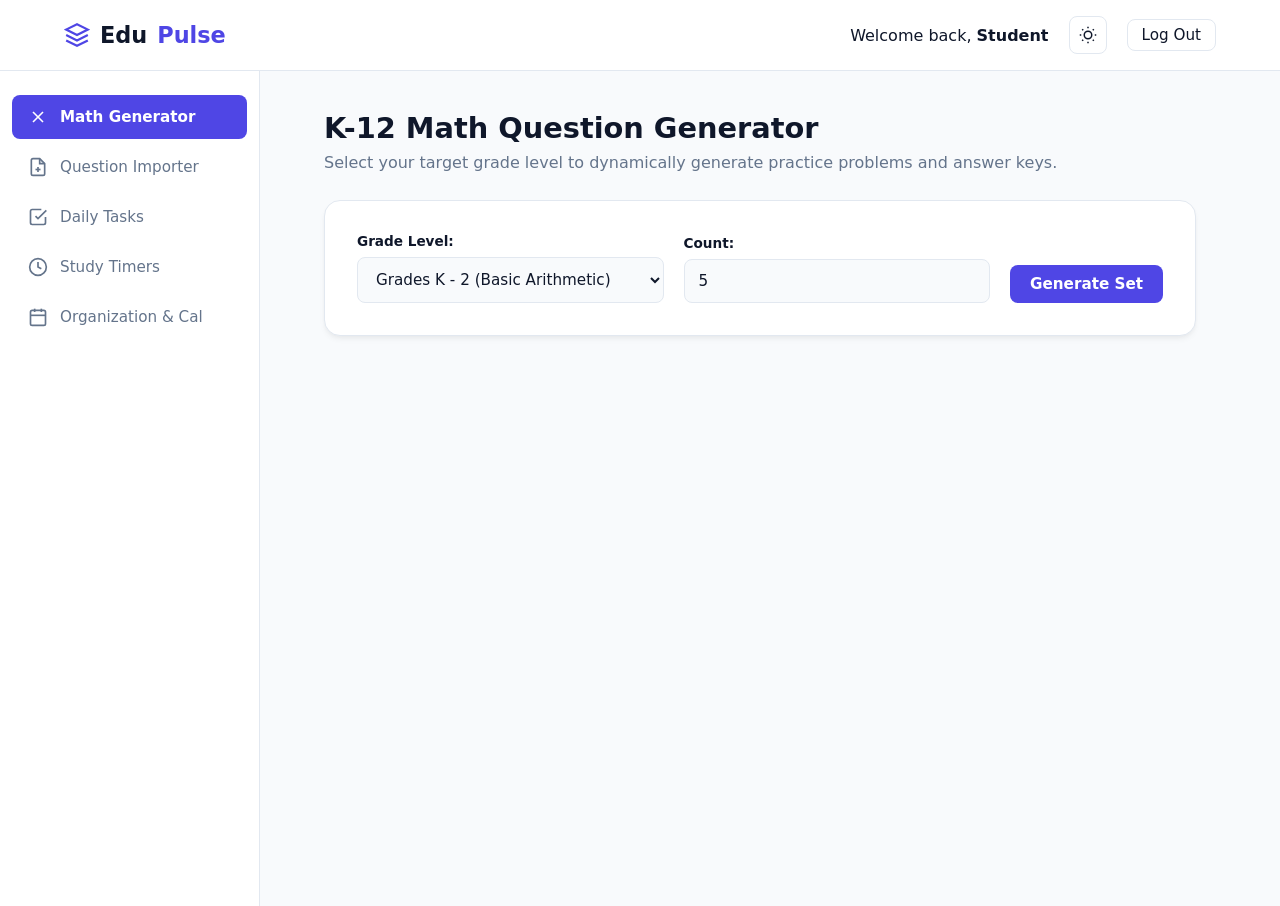
==== dashboard.html @ 678c6137 "Add files via upload" ====
<!DOCTYPE html>
<html lang="en">
<head>
    <meta charset="UTF-8">
    <meta name="viewport" content="width=device-width, initial-scale=1.0">
    <title>Dashboard | EduPulse</title>
    <link rel="stylesheet" href="styles.css">
</head>
<body>

    <header class="navbar dashboard-navbar">
        <a href="/" class="logo">
            <svg class="logo-svg" viewBox="0 0 24 24" fill="none" stroke="currentColor" stroke-width="2">
                <path d="M12 2L2 7l10 5 10-5-10-5zM2 17l10 5 10-5M2 12l10 5 10-5"/>
            </svg>
            Edu<span>Pulse</span>
        </a>
        <div class="nav-links">
            <span class="user-greeting">Welcome back, <strong>Student</strong></span>
            <button class="btn-icon theme-toggle" aria-label="Toggle theme">
                <svg class="sun-icon" viewBox="0 0 24 24" fill="none" stroke="currentColor" stroke-width="2"><circle cx="12" cy="12" r="5"/><path d="M12 1v2M12 21v2M4.22 4.22l1.42 1.42M18.36 18.36l1.42 1.42M1 12h2M21 12h2M4.22 19.78l1.42-1.42M18.36 5.64l1.42-1.42"/></svg>
                <svg class="moon-icon hidden" viewBox="0 0 24 24" fill="none" stroke="currentColor" stroke-width="2"><path d="M21 12.79A9 9 0 1 1 11.21 3 7 7 0 0 0 21 12.79z"/></svg>
            </button>
            <a href="/" class="btn btn-outline btn-small">Log Out</a>
        </div>
    </header>

    <div class="dashboard-container">
        <aside class="sidebar">
            <button class="tab-btn active" data-tab="tab-math">
                <svg viewBox="0 0 24 24" fill="none" stroke="currentColor" stroke-width="2"><line x1="18" y1="6" x2="6" y2="18"/><line x1="6" y1="6" x2="18" y2="18"/></svg>
                Math Generator
            </button>
            <button class="tab-btn" data-tab="tab-import">
                <svg viewBox="0 0 24 24" fill="none" stroke="currentColor" stroke-width="2"><path d="M14 2H6a2 2 0 0 0-2 2v16a2 2 0 0 0 2 2h12a2 2 0 0 0 2-2V8z"/><polyline points="14 2 14 8 20 8"/><line x1="12" y1="18" x2="12" y2="12"/><line x1="9" y1="15" x2="15" y2="15"/></svg>
                Question Importer
            </button>
            <button class="tab-btn" data-tab="tab-tasks">
                <svg viewBox="0 0 24 24" fill="none" stroke="currentColor" stroke-width="2"><polyline points="9 11 12 14 22 4"/><path d="M21 12v7a2 2 0 0 1-2 2H5a2 2 0 0 1-2-2V5a2 2 0 0 1 2-2h11"/></svg>
                Daily Tasks
            </button>
            <button class="tab-btn" data-tab="tab-timers">
                <svg viewBox="0 0 24 24" fill="none" stroke="currentColor" stroke-width="2"><circle cx="12" cy="12" r="10"/><polyline points="12 6 12 12 16 14"/></svg>
                Study Timers
            </button>
            <button class="tab-btn" data-tab="tab-org">
                <svg viewBox="0 0 24 24" fill="none" stroke="currentColor" stroke-width="2"><rect x="3" y="4" width="18" height="18" rx="2" ry="2"/><line x1="16" y1="2" x2="16" y2="6"/><line x1="8" y1="2" x2="8" y2="6"/><line x1="3" y1="10" x2="21" y2="10"/></svg>
                Organization & Cal
            </button>
        </aside>

        <main class="dashboard-content">
            
            <div id="tab-math" class="tab-pane fade-in active">
                <div class="pane-header">
                    <h2>K-12 Math Question Generator</h2>
                    <p>Select your target grade level to dynamically generate practice problems and answer keys.</p>
                </div>
                <div class="card control-panel">
                    <div class="input-group inline">
                        <label for="grade-select">Grade Level:</label>
                        <select id="grade-select">
                            <option value="k-2">Grades K - 2 (Basic Arithmetic)</option>
                            <option value="3-5">Grades 3 - 5 (Multiplication/Division)</option>
                            <option value="6-8">Grades 6 - 8 (Pre-Algebra / Linear)</option>
                            <option value="9-12">Grades 9 - 12 (Algebra & Quadratics)</option>
                        </select>
                    </div>
                    <div class="input-group inline">
                        <label for="q-count">Count:</label>
                        <input type="number" id="q-count" value="5" min="1" max="20">
                    </div>
                    <button class="btn btn-primary" id="generate-math-btn">Generate Set</button>
                </div>
                <div id="math-results" class="results-area"></div>
            </div>

            <div id="tab-import" class="tab-pane fade-in hidden">
                <div class="pane-header">
                    <h2>Text Question Importer</h2>
                    <p>Paste unformatted text or exam worksheets below to structure them into assignable items.</p>
                </div>
                <textarea id="import-textarea" rows="7" placeholder="1. What is the formula for Discounted Cash Flow?&#10;2. Define row-reduced echelon form (RREF).&#10;3. Solve for x when 3x + 15 = 45..."></textarea>
                <button class="btn btn-primary" id="import-btn">Parse & Import Questions</button>
                <div id="import-results" class="results-area"></div>
            </div>

            <div id="tab-tasks" class="tab-pane fade-in hidden">
                <div class="pane-header">
                    <h2>Daily Task Manager</h2>
                    <p>Keep track of study sessions, coursework deadlines, and teaching objectives.</p>
                </div>
                <div class="task-input-bar">
                    <input type="text" id="new-task-input" placeholder="Add a new coursework or teaching task...">
                    <button class="btn btn-primary" id="add-task-btn">Add Task</button>
                </div>
                <ul id="task-list" class="task-list"></ul>
            </div>

            <div id="tab-timers" class="tab-pane fade-in hidden">
                <div class="pane-header">
                    <h2>Focus & Study Timers</h2>
                    <p>Use timed intervals to maximize concentration and prevent study burnout.</p>
                </div>
                <div class="card timer-card">
                    <div class="timer-mode-badge" id="timer-label">Pomodoro Focus</div>
                    <div id="timer-display">25:00</div>
                    <div class="timer-controls">
                        <button class="btn btn-primary" id="timer-start">Start Focus</button>
                        <button class="btn btn-outline" id="timer-pause">Pause</button>
                        <button class="btn btn-secondary" id="timer-reset">Reset (25m)</button>
                        <button class="btn btn-outline" id="timer-short">Short Break (5m)</button>
                    </div>
                </div>
            </div>

            <div id="tab-org" class="tab-pane fade-in hidden">
                <div class="pane-header">
                    <h2>Organization & Schedule</h2>
                    <p>Connect external calendar feeds to manage your upcoming milestones and classes.</p>
                </div>
                <div class="card integration-card">
                    <div class="icon-header">
                        <svg viewBox="0 0 24 24" fill="none" stroke="currentColor" stroke-width="2"><rect x="3" y="4" width="18" height="18" rx="2" ry="2"/><line x1="16" y1="2" x2="16" y2="6"/><line x1="8" y1="2" x2="8" y2="6"/><line x1="3" y1="10" x2="21" y2="10"/></svg>
                        Google Calendar Integration
                    </div>
                    <p>Sync class schedules, assignment deadlines, and study timers directly to your personal Google Calendar.</p>
                    <div class="status-badge">Status: Not Connected</div>
                    <div style="margin-top: 20px;">
                        <button class="btn btn-primary" id="gcal-connect-btn">Connect Google Calendar</button>
                    </div>
                    <p class="footnote">* Requires OAuth setup in Google Cloud Console. Architectural endpoints are primed and ready for integration.</p>
                </div>
            </div>

        </main>
    </div>

    <script src="app.js"></script>
</body>
</html>
---- styles.css ----
:root {
    --primary: #4f46e5;
    --primary-hover: #4338ca;
    --secondary: #06b6d4;
    --bg-main: #f8fafc;
    --bg-surface: #ffffff;
    --text-main: #0f172a;
    --text-muted: #64748b;
    --border: #e2e8f0;
    --card-shadow: 0 4px 6px -1px rgba(0, 0, 0, 0.05), 0 2px 4px -1px rgba(0, 0, 0, 0.03);
    --transition: all 0.3s cubic-bezier(0.4, 0, 0.2, 1);
}

[data-theme="dark"] {
    --bg-main: #0b0f19;
    --bg-surface: #111827;
    --text-main: #f8fafc;
    --text-muted: #94a3b8;
    --border: #1f2937;
    --card-shadow: 0 4px 6px -1px rgba(0, 0, 0, 0.4);
}

* {
    box-sizing: border-box;
    margin: 0;
    padding: 0;
    font-family: system-ui, -apple-system, BlinkMacSystemFont, 'Segoe UI', Roboto, Oxygen, Ubuntu, Cantarell, sans-serif;
    transition: background-color 0.3s ease, border-color 0.3s ease, color 0.2s ease;
}

html {
    scroll-behavior: smooth;
}

body {
    background-color: var(--bg-main);
    color: var(--text-main);
    min-height: 100vh;
    display: flex;
    flex-direction: column;
}

/* Utilities & Animations */
.hidden { display: none !important; }
.fade-in { animation: fadeIn 0.4s ease-out forwards; }
@keyframes fadeIn {
    from { opacity: 0; transform: translateY(8px); }
    to { opacity: 1; transform: translateY(0); }
}

/* Buttons */
.btn {
    padding: 10px 20px;
    border-radius: 8px;
    border: none;
    font-weight: 600;
    font-size: 0.95rem;
    cursor: pointer;
    transition: var(--transition);
    text-decoration: none;
    display: inline-flex;
    align-items: center;
    justify-content: center;
    gap: 8px;
}
.btn-primary { background: var(--primary); color: #ffffff; }
.btn-primary:hover { background: var(--primary-hover); transform: translateY(-1px); box-shadow: 0 4px 12px rgba(79, 70, 229, 0.3); }
.btn-secondary { background: var(--secondary); color: #ffffff; }
.btn-secondary:hover { opacity: 0.9; transform: translateY(-1px); }
.btn-outline { background: transparent; border: 1.5px solid var(--border); color: var(--text-main); }
.btn-outline:hover { border-color: var(--primary); color: var(--primary); }
.btn-large { padding: 14px 28px; font-size: 1.05rem; }
.btn-small { padding: 6px 14px; font-size: 0.85rem; }
.btn-full { width: 100%; }

.btn-icon {
    background: transparent;
    border: 1px solid var(--border);
    color: var(--text-main);
    width: 38px;
    height: 38px;
    border-radius: 8px;
    display: inline-flex;
    align-items: center;
    justify-content: center;
    cursor: pointer;
}
.btn-icon svg { width: 18px; height: 18px; }
.btn-icon:hover { border-color: var(--primary); color: var(--primary); }

/* Navigation */
.navbar {
    display: flex;
    justify-content: space-between;
    align-items: center;
    padding: 1rem 5%;
    background: var(--bg-surface);
    border-bottom: 1px solid var(--border);
    position: sticky;
    top: 0;
    z-index: 100;
}
.logo {
    font-size: 1.4rem;
    font-weight: 700;
    color: var(--text-main);
    text-decoration: none;
    display: flex;
    align-items: center;
    gap: 10px;
}
.logo span { color: var(--primary); }
.logo-svg { width: 26px; height: 26px; color: var(--primary); }
.nav-links { display: flex; align-items: center; gap: 20px; }
.nav-links a { text-decoration: none; color: var(--text-main); font-weight: 500; font-size: 0.95rem; }
.nav-links a:hover { color: var(--primary); }

/* Hero Section */
.hero {
    padding: 100px 5% 80px;
    text-align: center;
    background: radial-gradient(circle at top, rgba(79, 70, 229, 0.1) 0%, transparent 70%);
}
.hero-content { max-width: 750px; margin: 0 auto; }
.badge-pill {
    display: inline-block;
    padding: 6px 16px;
    background: rgba(79, 70, 229, 0.1);
    color: var(--primary);
    border-radius: 20px;
    font-size: 0.85rem;
    font-weight: 600;
    margin-bottom: 24px;
}
.hero h1 { font-size: 3.2rem; font-weight: 800; line-height: 1.15; margin-bottom: 20px; letter-spacing: -0.02em; }
.hero p { font-size: 1.15rem; color: var(--text-muted); margin-bottom: 36px; line-height: 1.6; }
.hero-actions { display: flex; gap: 16px; justify-content: center; flex-wrap: wrap; }

/* Sections & Cards */
.section { padding: 80px 5%; text-align: center; }
.section-title { font-size: 2.2rem; font-weight: 700; margin-bottom: 40px; }
.grid { display: grid; gap: 24px; max-width: 1200px; margin: 0 auto; }
.features-grid { grid-template-columns: repeat(auto-fit, minmax(300px, 1fr)); }
.pricing-grid { grid-template-columns: repeat(auto-fit, minmax(320px, 1fr)); max-width: 800px; }

.card {
    background: var(--bg-surface);
    padding: 32px;
    border-radius: 16px;
    border: 1px solid var(--border);
    box-shadow: var(--card-shadow);
    text-align: left;
}
.feature-card:hover { transform: translateY(-4px); border-color: rgba(79, 70, 229, 0.3); }
.card-icon {
    width: 48px;
    height: 48px;
    background: rgba(79, 70, 229, 0.1);
    color: var(--primary);
    border-radius: 12px;
    display: flex;
    align-items: center;
    justify-content: center;
    margin-bottom: 20px;
}
.card-icon svg { width: 24px; height: 24px; }
.feature-card h3 { font-size: 1.3rem; margin-bottom: 12px; }
.feature-card p { color: var(--text-muted); line-height: 1.6; }

/* Pricing Cards */
.pricing-card { position: relative; display: flex; flex-direction: column; justify-content: space-between; }
.pricing-card.featured { border: 2px solid var(--primary); }
.badge {
    position: absolute;
    top: -12px;
    right: 24px;
    background: var(--primary);
    color: #ffffff;
    padding: 4px 12px;
    border-radius: 12px;
    font-size: 0.75rem;
    font-weight: 700;
    text-transform: uppercase;
    letter-spacing: 0.05em;
}
.price { font-size: 3rem; font-weight: 800; margin: 24px 0; color: var(--text-main); }
.price span { font-size: 1rem; color: var(--text-muted); font-weight: 500; }
.pricing-card ul { list-style: none; margin-bottom: 32px; }
.pricing-card ul li { margin-bottom: 14px; color: var(--text-muted); display: flex; align-items: center; gap: 10px; }
.pricing-card ul li::before { content: "✓"; color: var(--secondary); font-weight: 800; }

/* Auth Pages */
.auth-body { justify-content: center; align-items: center; padding: 40px 20px; }
.auth-container { width: 100%; max-width: 440px; margin: 0 auto; }
.auth-header { display: flex; justify-content: space-between; align-items: center; margin-bottom: 24px; }
.auth-card { padding: 36px; }
.auth-tabs { display: flex; gap: 10px; margin-bottom: 24px; border-bottom: 1px solid var(--border); padding-bottom: 12px; }
.auth-tab {
    flex: 1;
    background: transparent;
    border: none;
    padding: 8px;
    font-size: 1rem;
    font-weight: 600;
    color: var(--text-muted);
    cursor: pointer;
    border-radius: 6px;
}
.auth-tab.active { background: rgba(79, 70, 229, 0.1); color: var(--primary); }
.input-group { margin-bottom: 20px; display: flex; flex-direction: column; gap: 8px; }
.input-group label { font-size: 0.85rem; font-weight: 600; color: var(--text-main); }
.input-group input, .input-group select, textarea {
    width: 100%;
    padding: 12px 14px;
    border-radius: 8px;
    border: 1px solid var(--border);
    background: var(--bg-main);
    color: var(--text-main);
    font-size: 0.95rem;
    outline: none;
}
.input-group input:focus, .input-group select:focus, textarea:focus { border-color: var(--primary); }
.auth-footer { margin-top: 24px; text-align: center; }
.auth-footer a { color: var(--text-muted); text-decoration: none; font-size: 0.85rem; }
.auth-footer a:hover { color: var(--primary); }

/* Dashboard Layout */
.dashboard-navbar { border-bottom: 1px solid var(--border); }
.dashboard-container { display: flex; flex: 1; min-height: calc(100vh - 65px); }
.sidebar {
    width: 260px;
    background: var(--bg-surface);
    border-right: 1px solid var(--border);
    padding: 24px 12px;
    display: flex;
    flex-direction: column;
    gap: 6px;
}
.tab-btn {
    padding: 12px 16px;
    border-radius: 8px;
    border: none;
    background: transparent;
    text-align: left;
    font-size: 0.95rem;
    font-weight: 500;
    color: var(--text-muted);
    cursor: pointer;
    display: flex;
    align-items: center;
    gap: 12px;
}
.tab-btn svg { width: 20px; height: 20px; }
.tab-btn:hover { background: rgba(79, 70, 229, 0.05); color: var(--text-main); }
.tab-btn.active { background: var(--primary); color: #ffffff; font-weight: 600; }
.dashboard-content { flex: 1; padding: 40px 5%; overflow-y: auto; max-width: 1000px; }
.pane-header { margin-bottom: 28px; }
.pane-header h2 { font-size: 1.8rem; margin-bottom: 8px; }
.pane-header p { color: var(--text-muted); }

/* Dashboard Controls & Items */
.control-panel { display: flex; flex-wrap: wrap; gap: 20px; align-items: flex-end; margin-bottom: 28px; }
.input-group.inline { margin-bottom: 0; min-width: 180px; flex: 1; }
.results-area { display: flex; flex-direction: column; gap: 12px; margin-top: 24px; }
.q-item {
    background: var(--bg-surface);
    padding: 18px 20px;
    border-radius: 10px;
    border: 1px solid var(--border);
    border-left: 4px solid var(--primary);
    display: flex;
    justify-content: space-between;
    align-items: center;
    gap: 16px;
}
textarea { resize: vertical; margin-bottom: 16px; }

/* Task List */
.task-input-bar { display: flex; gap: 12px; margin-bottom: 24px; }
.task-input-bar input { flex: 1; padding: 12px 16px; border-radius: 8px; border: 1px solid var(--border); background: var(--bg-surface); color: var(--text-main); }
.task-list { list-style: none; display: flex; flex-direction: column; gap: 10px; }
.task-item {
    background: var(--bg-surface);
    padding: 14px 20px;
    border-radius: 8px;
    border: 1px solid var(--border);
    display: flex;
    align-items: center;
    justify-content: space-between;
}
.task-item.completed span { text-decoration: line-through; color: var(--text-muted); }

/* Timer */
.timer-card { text-align: center; max-width: 420px; margin: 0 auto; padding: 40px 30px; }
.timer-mode-badge { display: inline-block; padding: 4px 12px; background: rgba(6, 182, 212, 0.1); color: var(--secondary); border-radius: 12px; font-size: 0.8rem; font-weight: 600; text-transform: uppercase; }
#timer-display { font-size: 5rem; font-weight: 800; color: var(--text-main); margin: 20px 0; font-family: monospace; letter-spacing: -0.03em; }
.timer-controls { display: flex; justify-content: center; gap: 10px; flex-wrap: wrap; }

/* Integration Card */
.integration-card { max-width: 550px; }
.icon-header { font-size: 1.25rem; font-weight: 700; margin-bottom: 12px; display: flex; align-items: center; gap: 10px; }
.icon-header svg { width: 24px; height: 24px; color: var(--primary); }
.status-badge { display: inline-block; background: rgba(239, 68, 68, 0.1); color: #ef4444; padding: 4px 12px; border-radius: 20px; font-size: 0.8rem; font-weight: 600; margin-top: 14px; }
.footnote { font-size: 0.8rem; color: var(--text-muted); margin-top: 20px; line-height: 1.5; }
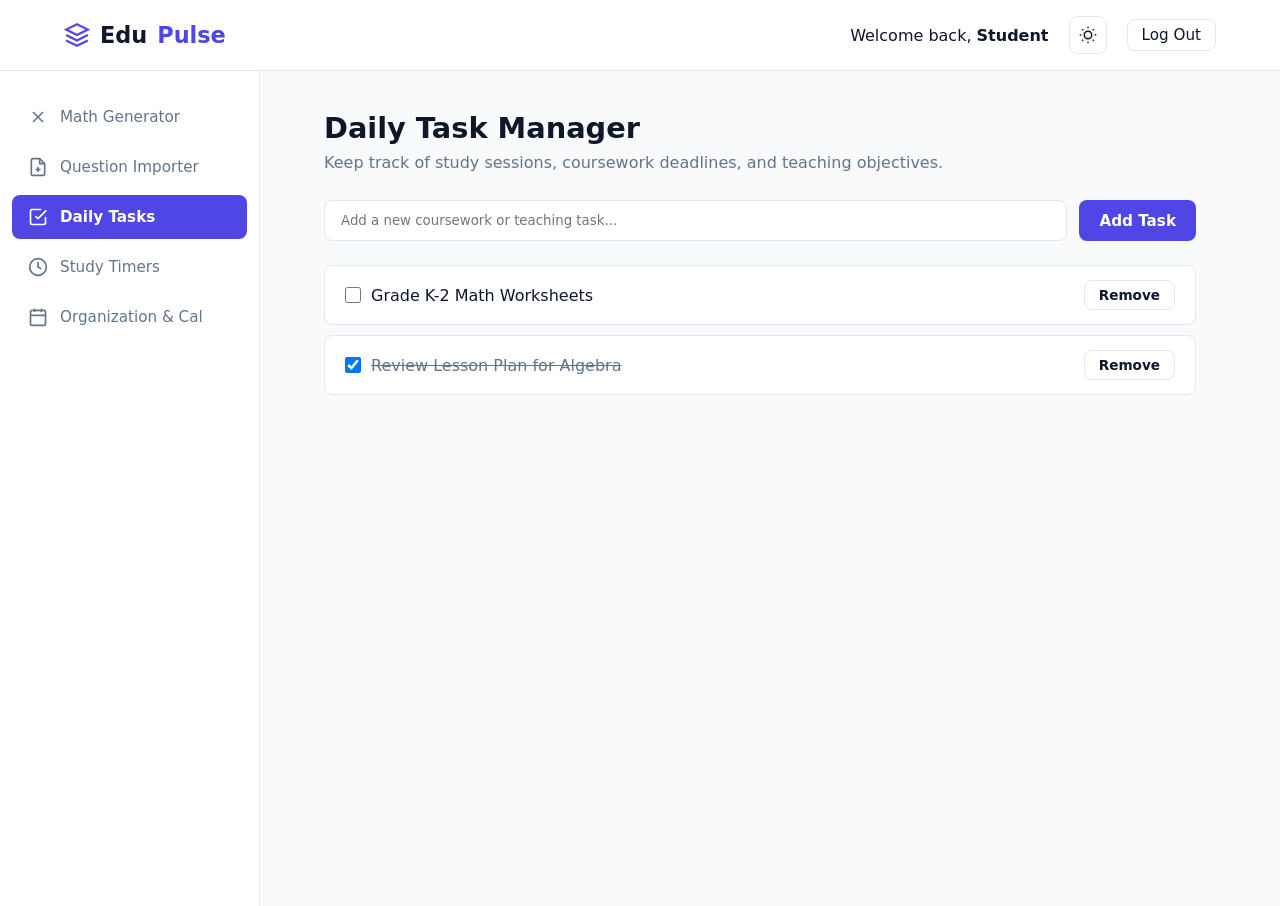
==== commit ecb5ce22: "separate math generator and question importer" ====
--- a/dashboard.html
+++ b/dashboard.html
@@ -27,15 +27,15 @@
 
     <div class="dashboard-container">
         <aside class="sidebar">
-            <button class="tab-btn active" data-tab="tab-math">
+            <a class="tab-btn" href="/math-generator">
                 <svg viewBox="0 0 24 24" fill="none" stroke="currentColor" stroke-width="2"><line x1="18" y1="6" x2="6" y2="18"/><line x1="6" y1="6" x2="18" y2="18"/></svg>
                 Math Generator
-            </button>
-            <button class="tab-btn" data-tab="tab-import">
+            </a>
+            <a class="tab-btn" href="/question-importer">
                 <svg viewBox="0 0 24 24" fill="none" stroke="currentColor" stroke-width="2"><path d="M14 2H6a2 2 0 0 0-2 2v16a2 2 0 0 0 2 2h12a2 2 0 0 0 2-2V8z"/><polyline points="14 2 14 8 20 8"/><line x1="12" y1="18" x2="12" y2="12"/><line x1="9" y1="15" x2="15" y2="15"/></svg>
                 Question Importer
-            </button>
-            <button class="tab-btn" data-tab="tab-tasks">
+            </a>
+            <button class="tab-btn active" data-tab="tab-tasks">
                 <svg viewBox="0 0 24 24" fill="none" stroke="currentColor" stroke-width="2"><polyline points="9 11 12 14 22 4"/><path d="M21 12v7a2 2 0 0 1-2 2H5a2 2 0 0 1-2-2V5a2 2 0 0 1 2-2h11"/></svg>
                 Daily Tasks
             </button>
@@ -50,42 +50,7 @@
         </aside>
 
         <main class="dashboard-content">
-            
-            <div id="tab-math" class="tab-pane fade-in active">
-                <div class="pane-header">
-                    <h2>K-12 Math Question Generator</h2>
-                    <p>Select your target grade level to dynamically generate practice problems and answer keys.</p>
-                </div>
-                <div class="card control-panel">
-                    <div class="input-group inline">
-                        <label for="grade-select">Grade Level:</label>
-                        <select id="grade-select">
-                            <option value="k-2">Grades K - 2 (Basic Arithmetic)</option>
-                            <option value="3-5">Grades 3 - 5 (Multiplication/Division)</option>
-                            <option value="6-8">Grades 6 - 8 (Pre-Algebra / Linear)</option>
-                            <option value="9-12">Grades 9 - 12 (Algebra & Quadratics)</option>
-                        </select>
-                    </div>
-                    <div class="input-group inline">
-                        <label for="q-count">Count:</label>
-                        <input type="number" id="q-count" value="5" min="1" max="20">
-                    </div>
-                    <button class="btn btn-primary" id="generate-math-btn">Generate Set</button>
-                </div>
-                <div id="math-results" class="results-area"></div>
-            </div>
-
-            <div id="tab-import" class="tab-pane fade-in hidden">
-                <div class="pane-header">
-                    <h2>Text Question Importer</h2>
-                    <p>Paste unformatted text or exam worksheets below to structure them into assignable items.</p>
-                </div>
-                <textarea id="import-textarea" rows="7" placeholder="1. What is the formula for Discounted Cash Flow?&#10;2. Define row-reduced echelon form (RREF).&#10;3. Solve for x when 3x + 15 = 45..."></textarea>
-                <button class="btn btn-primary" id="import-btn">Parse & Import Questions</button>
-                <div id="import-results" class="results-area"></div>
-            </div>
-
-            <div id="tab-tasks" class="tab-pane fade-in hidden">
+            <div id="tab-tasks" class="tab-pane fade-in active">
                 <div class="pane-header">
                     <h2>Daily Task Manager</h2>
                     <p>Keep track of study sessions, coursework deadlines, and teaching objectives.</p>
--- a/styles.css
+++ b/styles.css
@@ -249,6 +249,7 @@
     display: flex;
     align-items: center;
     gap: 12px;
+    text-decoration: none;
 }
 .tab-btn svg { width: 20px; height: 20px; }
 .tab-btn:hover { background: rgba(79, 70, 229, 0.05); color: var(--text-main); }
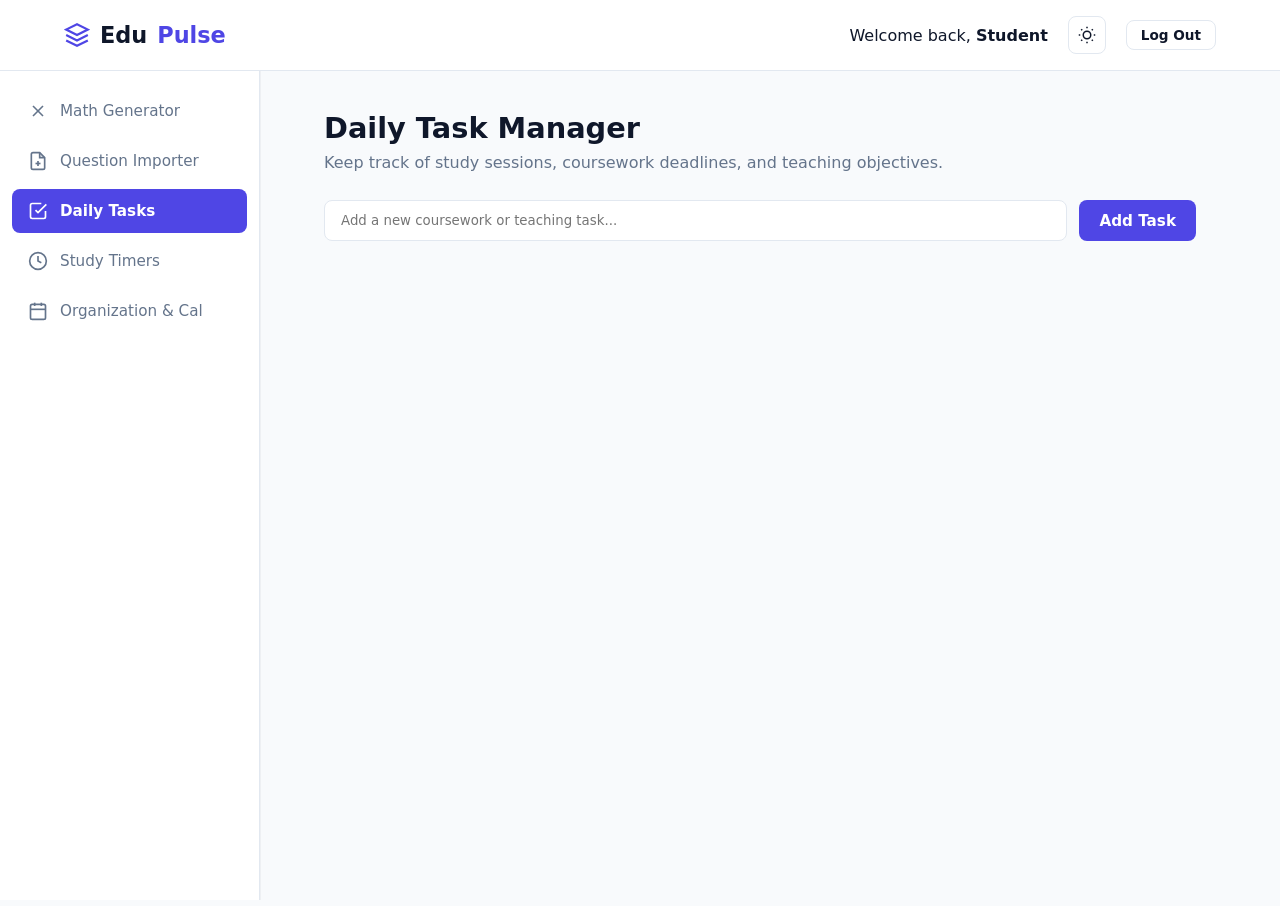
==== commit b810bbae: "authen" ====
--- a/dashboard.html
+++ b/dashboard.html
@@ -21,7 +21,7 @@
                 <svg class="sun-icon" viewBox="0 0 24 24" fill="none" stroke="currentColor" stroke-width="2"><circle cx="12" cy="12" r="5"/><path d="M12 1v2M12 21v2M4.22 4.22l1.42 1.42M18.36 18.36l1.42 1.42M1 12h2M21 12h2M4.22 19.78l1.42-1.42M18.36 5.64l1.42-1.42"/></svg>
                 <svg class="moon-icon hidden" viewBox="0 0 24 24" fill="none" stroke="currentColor" stroke-width="2"><path d="M21 12.79A9 9 0 1 1 11.21 3 7 7 0 0 0 21 12.79z"/></svg>
             </button>
-            <a href="/" class="btn btn-outline btn-small">Log Out</a>
+            <button id="logout-btn" class="btn btn-outline btn-small">Log Out</button>
         </div>
     </header>
 
@@ -101,6 +101,6 @@
         </main>
     </div>
 
-    <script src="app.js"></script>
+    <script type="module" src="app.js"></script>
 </body>
 </html>
--- a/styles.css
+++ b/styles.css
@@ -226,7 +226,12 @@
 
 /* Dashboard Layout */
 .dashboard-navbar { border-bottom: 1px solid var(--border); }
-.dashboard-container { display: flex; flex: 1; min-height: calc(100vh - 65px); }
+.dashboard-container {
+    display: flex;
+    flex: 1;
+    min-height: calc(100vh - 65px);
+    position: relative;
+}
 .sidebar {
     width: 260px;
     background: var(--bg-surface);
@@ -235,6 +240,13 @@
     display: flex;
     flex-direction: column;
     gap: 6px;
+    position: fixed;
+    top: 65px;
+    left: 0;
+    height: calc(100vh - 65px);
+    box-shadow: 1px 0 0 rgba(15, 23, 42, 0.04);
+    z-index: 2;
+    overflow-y: auto;
 }
 .tab-btn {
     padding: 12px 16px;
@@ -254,7 +266,13 @@
 .tab-btn svg { width: 20px; height: 20px; }
 .tab-btn:hover { background: rgba(79, 70, 229, 0.05); color: var(--text-main); }
 .tab-btn.active { background: var(--primary); color: #ffffff; font-weight: 600; }
-.dashboard-content { flex: 1; padding: 40px 5%; overflow-y: auto; max-width: 1000px; }
+.dashboard-content {
+    flex: 1;
+    margin-left: 260px;
+    padding: 40px 5%;
+    max-width: 1000px;
+    min-height: calc(100vh - 65px);
+}
 .pane-header { margin-bottom: 28px; }
 .pane-header h2 { font-size: 1.8rem; margin-bottom: 8px; }
 .pane-header p { color: var(--text-muted); }
@@ -274,6 +292,96 @@
     align-items: center;
     gap: 16px;
 }
+.math-question-card {
+    flex-direction: column;
+    align-items: flex-start;
+}
+.question-meta {
+    display: flex;
+    flex-wrap: wrap;
+    gap: 8px;
+    margin-bottom: 10px;
+}
+.topic-pill, .question-type-pill {
+    display: inline-flex;
+    align-items: center;
+    padding: 4px 10px;
+    border-radius: 999px;
+    font-size: 0.72rem;
+    font-weight: 700;
+    text-transform: uppercase;
+    letter-spacing: 0.04em;
+    background: rgba(79, 70, 229, 0.1);
+    color: var(--primary);
+}
+.answer-options {
+    display: grid;
+    gap: 8px;
+    width: 100%;
+    margin-top: 8px;
+}
+.choice-btn {
+    width: 100%;
+    padding: 10px 12px;
+    text-align: left;
+    border-radius: 8px;
+    border: 1px solid var(--border);
+    background: var(--bg-main);
+    color: var(--text-main);
+    cursor: pointer;
+}
+.choice-btn.selected {
+    border-color: var(--primary);
+    background: rgba(79, 70, 229, 0.1);
+}
+.answer-input {
+    width: 100%;
+    padding: 10px 12px;
+    border-radius: 8px;
+    border: 1px solid var(--border);
+    background: var(--bg-main);
+    color: var(--text-main);
+    margin-top: 8px;
+}
+.answer-feedback {
+    margin-top: 10px;
+    font-weight: 600;
+}
+.answer-feedback.correct { color: #10b981; }
+.answer-feedback.incorrect { color: #ef4444; }
+.question-actions {
+    display: flex;
+    gap: 10px;
+    flex-wrap: wrap;
+    margin-top: 8px;
+}
+.practice-section { margin-top: 36px; }
+.practice-grid {
+    display: grid;
+    gap: 16px;
+    grid-template-columns: repeat(auto-fit, minmax(260px, 1fr));
+}
+.practice-card { padding: 24px; }
+.practice-list {
+    list-style: none;
+    display: flex;
+    flex-direction: column;
+    gap: 10px;
+    margin-top: 12px;
+}
+.practice-item {
+    border: 1px solid var(--border);
+    border-radius: 8px;
+    padding: 12px;
+    background: var(--bg-main);
+    display: flex;
+    justify-content: space-between;
+    gap: 10px;
+    align-items: flex-start;
+}
+.practice-item p { font-size: 0.9rem; line-height: 1.5; }
+.practice-item button { flex-shrink: 0; }
+.practice-empty { color: var(--text-muted); font-size: 0.9rem; }
 textarea { resize: vertical; margin-bottom: 16px; }
 
 /* Task List */
